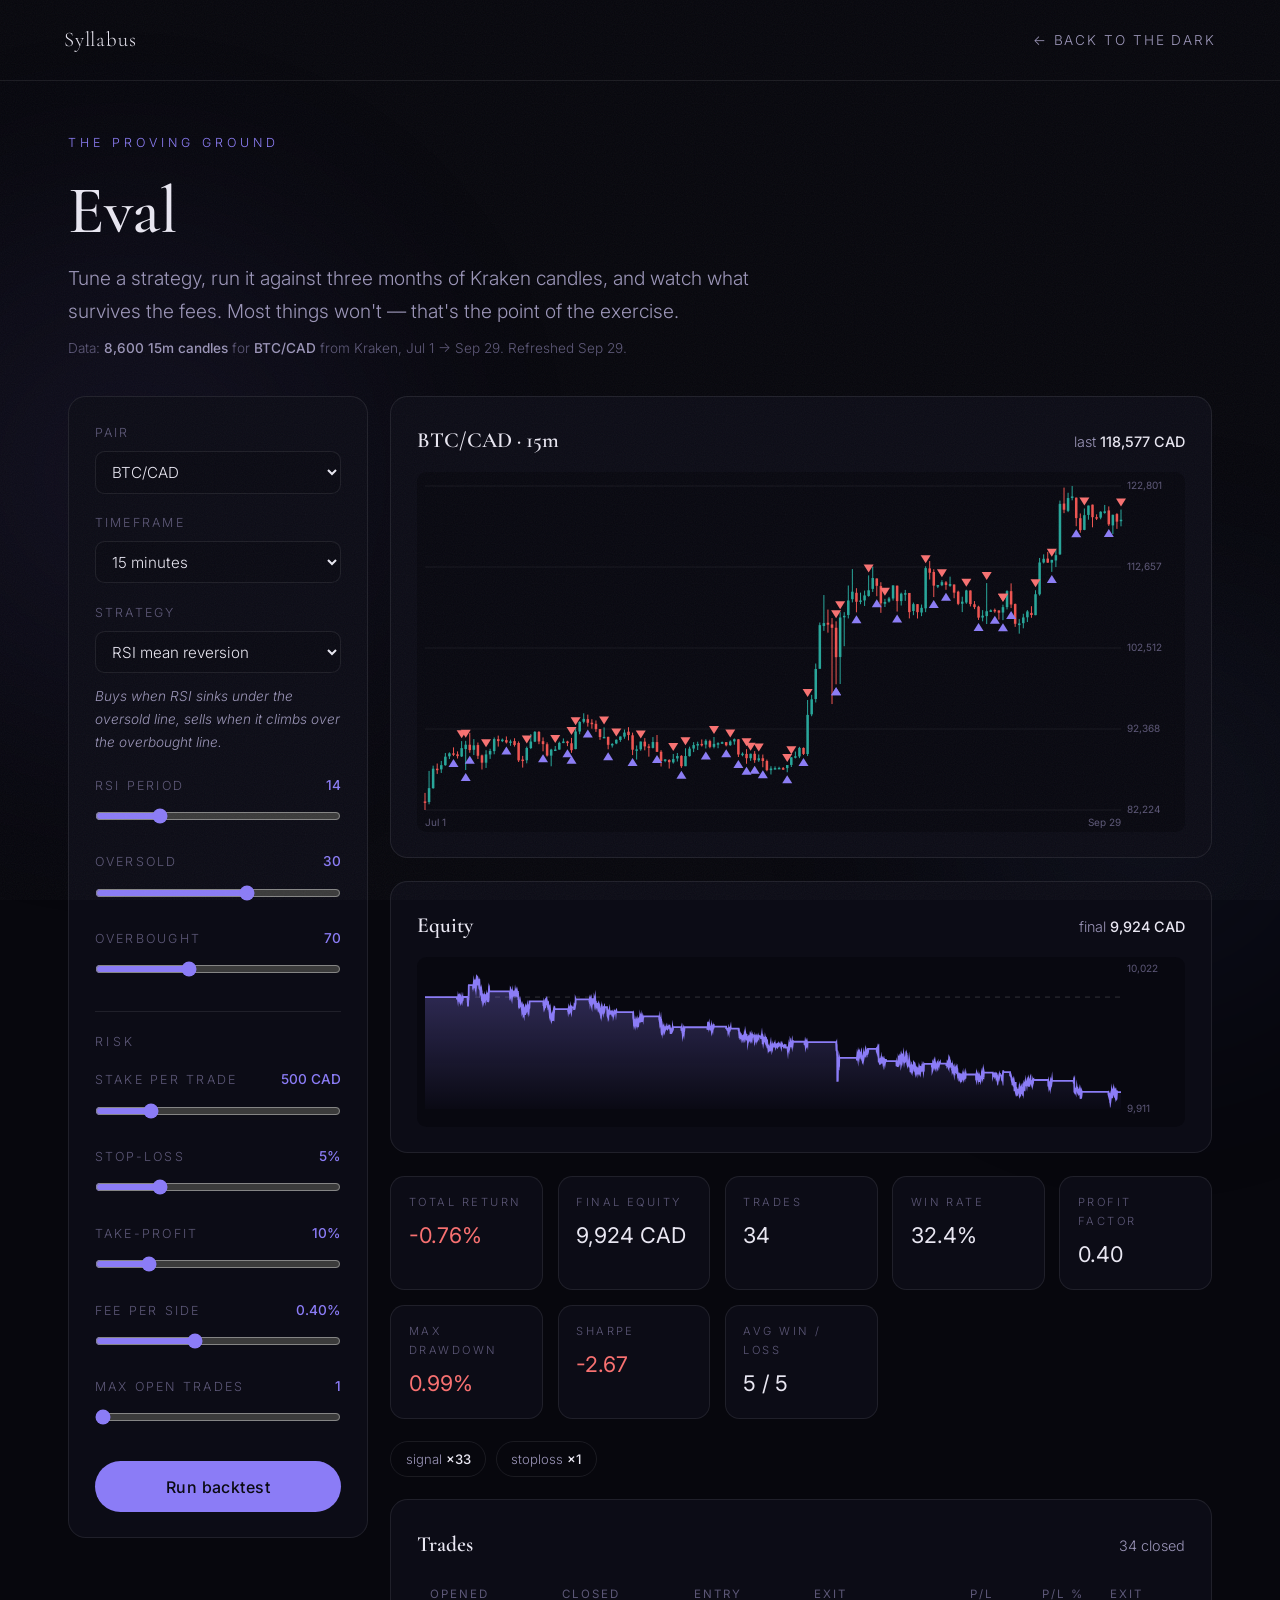
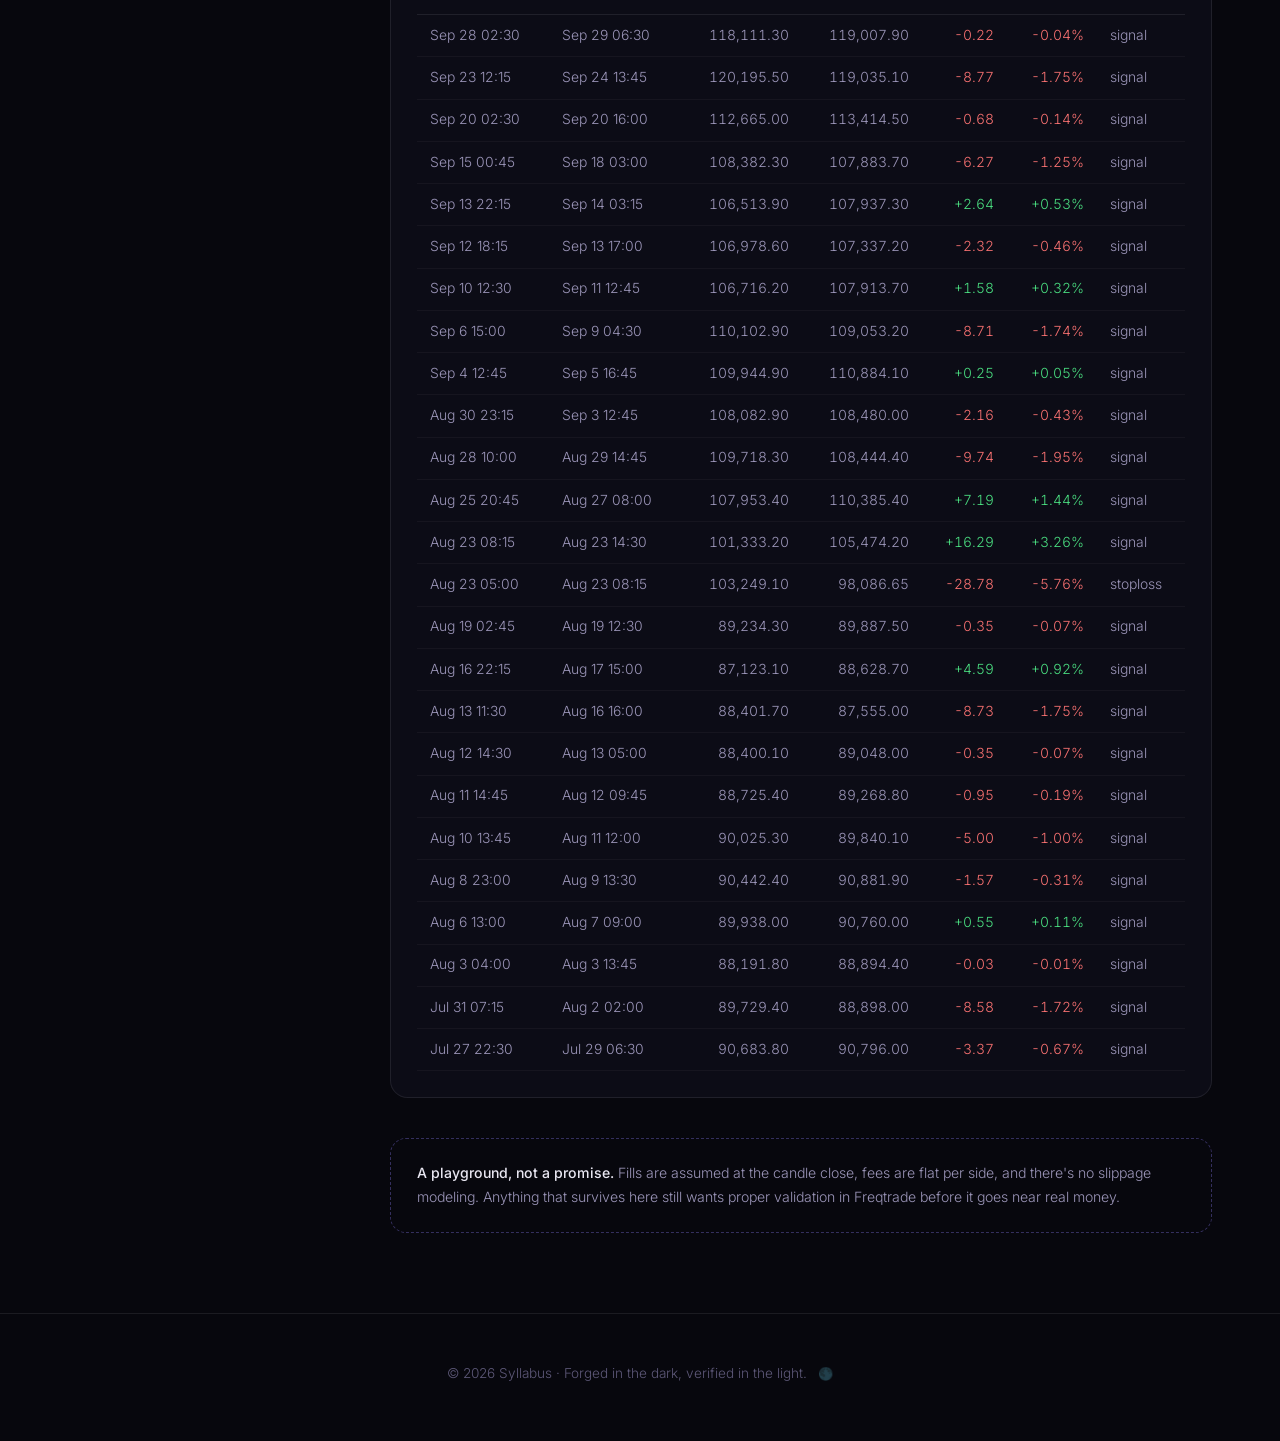
==== eval/index.html @ cfec1568 "Add /eval strategy playground: in-browser backtests on Kraken candles" ====
<!DOCTYPE html>
<html lang="en">
<head>
<meta charset="UTF-8">
<meta name="viewport" content="width=device-width, initial-scale=1.0">
<title>Eval — the proving ground · Syllabus</title>
<meta name="description" content="A strategy playground: tune a trading strategy and run it against 90 days of Kraken candles, right in the browser.">
<link rel="icon" href="../assets/favicon.ico" sizes="any">
<meta name="theme-color" content="#07070d">
<link rel="preconnect" href="https://fonts.googleapis.com">
<link rel="preconnect" href="https://fonts.gstatic.com" crossorigin>
<link href="https://fonts.googleapis.com/css2?family=Cormorant+Garamond:ital,wght@0,400;0,500;0,600;1,400&family=Inter:wght@300;400;500&display=swap" rel="stylesheet">
<link rel="stylesheet" href="../styles.css">
<link rel="stylesheet" href="eval.css">
</head>
<body>
<div class="grain" aria-hidden="true"></div>
<div class="fog fog-a" aria-hidden="true"></div>
<div class="fog fog-b" aria-hidden="true"></div>

<nav class="eval-nav">
  <a class="wordmark" href="../">Syllabus</a>
  <a href="../">← back to the dark</a>
</nav>

<div class="eval-wrap">
  <header class="eval-head">
    <p class="eyebrow">The proving ground</p>
    <h1>Eval</h1>
    <p class="lede">Tune a strategy, run it against three months of Kraken candles, and watch what survives the fees. Most things won't — that's the point of the exercise.</p>
    <p class="data-note" id="data-note">Summoning candles…</p>
  </header>

  <div class="dash-grid">
    <aside class="panel controls">
      <div class="field">
        <label for="pair">Pair</label>
        <select id="pair">
          <option value="BTC/CAD" selected>BTC/CAD</option>
          <option value="ETH/CAD">ETH/CAD</option>
        </select>
      </div>
      <div class="field">
        <label for="timeframe">Timeframe</label>
        <select id="timeframe">
          <option value="15m" selected>15 minutes</option>
          <option value="1h">1 hour</option>
        </select>
      </div>
      <div class="field">
        <label for="strategy">Strategy</label>
        <select id="strategy"></select>
      </div>
      <p class="strat-blurb" id="strat-blurb"></p>
      <div id="strategy-params"></div>

      <p class="risk-title">Risk</p>
      <div class="field">
        <label for="stake">Stake per trade <output id="stake-out">500 CAD</output></label>
        <input type="range" id="stake" min="100" max="2000" step="50" value="500">
      </div>
      <div class="field">
        <label for="stoploss">Stop-loss <output id="stoploss-out">5%</output></label>
        <input type="range" id="stoploss" min="0" max="20" step="0.5" value="5">
      </div>
      <div class="field">
        <label for="takeprofit">Take-profit <output id="takeprofit-out">10%</output></label>
        <input type="range" id="takeprofit" min="0" max="50" step="1" value="10">
      </div>
      <div class="field">
        <label for="fee">Fee per side <output id="fee-out">0.40%</output></label>
        <input type="range" id="fee" min="0" max="1" step="0.05" value="0.4">
      </div>
      <div class="field">
        <label for="maxopen">Max open trades <output id="maxopen-out">1</output></label>
        <input type="range" id="maxopen" min="1" max="3" step="1" value="1">
      </div>

      <button class="run-btn" id="run" disabled>Run backtest</button>
    </aside>

    <div>
      <section class="panel chart-card">
        <div class="chart-head">
          <h3 id="price-title">Price</h3>
          <span class="px" id="price-now"></span>
        </div>
        <div class="chart-empty" id="price-loading">Summoning candles…</div>
        <canvas class="chart" id="price-chart" hidden></canvas>
      </section>

      <section class="panel chart-card">
        <div class="chart-head"><h3>Equity</h3><span class="px" id="equity-now"></span></div>
        <canvas class="chart" id="equity-chart" hidden></canvas>
      </section>

      <div class="stats-grid" id="stats" hidden></div>
      <div class="reasons" id="reasons" hidden></div>

      <section class="panel" id="trades-panel" hidden>
        <div class="chart-head"><h3>Trades</h3><span class="px" id="trades-count"></span></div>
        <div class="trades-wrap">
          <table class="trades">
            <thead><tr>
              <th>Opened</th><th>Closed</th><th>Entry</th><th>Exit</th>
              <th style="text-align:right">P/L</th><th style="text-align:right">P/L %</th><th>Exit</th>
            </tr></thead>
            <tbody id="trades-body"></tbody>
          </table>
        </div>
      </section>

      <p class="disclaimer"><b>A playground, not a promise.</b> Fills are assumed at the candle close, fees are flat per side, and there's no slippage modeling. Anything that survives here still wants proper validation in Freqtrade before it goes near real money.</p>
    </div>
  </div>
</div>

<footer>
  <p>© 2026 Syllabus · Forged in the dark, verified in the light. <span class="moon" aria-hidden="true">🌑</span></p>
</footer>

<script src="engine.js"></script>
<script src="eval.js"></script>
</body>
</html>
---- styles.css ----
:root {
  --bg: #07070d;
  --bg-soft: #0c0c16;
  --ink: #e9e7f2;
  --muted: #9b95b8;
  --faint: #5d5878;
  --accent: #8b7cf6;
  --accent-soft: rgba(139, 124, 246, 0.14);
  --line: rgba(233, 231, 242, 0.09);
  --serif: "Cormorant Garamond", Georgia, serif;
  --sans: "Inter", -apple-system, "Segoe UI", sans-serif;
}

* { margin: 0; padding: 0; box-sizing: border-box; }

html { scroll-behavior: smooth; }

body {
  background: var(--bg);
  color: var(--ink);
  font-family: var(--sans);
  font-weight: 300;
  line-height: 1.7;
  overflow-x: hidden;
  -webkit-font-smoothing: antialiased;
}

::selection { background: var(--accent); color: #0a0a12; }

/* atmosphere */
.grain {
  position: fixed; inset: 0; z-index: 50; pointer-events: none; opacity: 0.05;
  background-image: url("data:image/svg+xml,%3Csvg xmlns='http://www.w3.org/2000/svg' width='160' height='160'%3E%3Cfilter id='n'%3E%3CfeTurbulence type='fractalNoise' baseFrequency='0.9' numOctaves='2'/%3E%3C/filter%3E%3Crect width='160' height='160' filter='url(%23n)' opacity='1'/%3E%3C/svg%3E");
}

.fog {
  position: fixed; z-index: 1; pointer-events: none; border-radius: 50%;
  filter: blur(90px); opacity: 0.16;
}
.fog-a {
  width: 60vw; height: 60vw; left: -20vw; top: 10vh;
  background: radial-gradient(circle, #4a3f8f 0%, transparent 70%);
  animation: drift-a 26s ease-in-out infinite alternate;
}
.fog-b {
  width: 50vw; height: 50vw; right: -15vw; top: 55vh;
  background: radial-gradient(circle, #2c3a6e 0%, transparent 70%);
  animation: drift-b 32s ease-in-out infinite alternate;
}
@keyframes drift-a { to { transform: translate(9vw, 6vh) scale(1.12); } }
@keyframes drift-b { to { transform: translate(-8vw, -5vh) scale(1.08); } }

/* nav */
.nav {
  position: absolute; top: 0; left: 0; right: 0; z-index: 10;
  display: flex; justify-content: space-between; align-items: center;
  padding: 1.6rem clamp(1.5rem, 5vw, 4rem);
}
.wordmark { font-family: var(--serif); font-size: 1.35rem; letter-spacing: 0.04em; }
.wordmark .moon { font-size: 0.9em; margin-left: 0.3rem; }
.nav-links { display: flex; gap: 2rem; }
.nav-links a {
  color: var(--muted); text-decoration: none; font-size: 0.85rem;
  letter-spacing: 0.14em; text-transform: uppercase; transition: color 0.3s;
}
.nav-links a:hover { color: var(--ink); }

/* hero */
.hero {
  position: relative; min-height: 100svh;
  display: flex; align-items: center; overflow: hidden;
}
.hero-bg {
  position: absolute; inset: 0;
  background: url("assets/hero.webp") right center / cover no-repeat;
  animation: hero-settle 2.4s ease-out both;
}
@keyframes hero-settle { from { transform: scale(1.06); opacity: 0.6; } to { transform: scale(1); opacity: 1; } }
.hero-veil {
  position: absolute; inset: 0;
  background:
    linear-gradient(100deg, rgba(7,7,13,0.97) 22%, rgba(7,7,13,0.72) 46%, rgba(7,7,13,0.12) 78%),
    linear-gradient(to top, var(--bg) 2%, transparent 26%);
}
.hero-inner {
  position: relative; z-index: 5;
  padding: clamp(1.5rem, 5vw, 4rem);
  max-width: 44rem;
}
.eyebrow {
  font-size: 0.78rem; letter-spacing: 0.32em; text-transform: uppercase;
  color: var(--accent); margin-bottom: 1.4rem;
}
.hero h1 {
  font-family: var(--serif); font-weight: 500;
  font-size: clamp(3.6rem, 10vw, 7rem); line-height: 1.02;
  letter-spacing: 0.01em; margin-bottom: 1.6rem;
  text-shadow: 0 2px 40px rgba(0,0,0,0.6);
}
.lede { font-size: clamp(1.02rem, 1.6vw, 1.2rem); color: var(--muted); max-width: 34rem; }
.hero-cta { display: flex; gap: 1rem; margin-top: 2.4rem; flex-wrap: wrap; }

.btn {
  display: inline-block; padding: 0.85rem 2.1rem; border-radius: 999px;
  background: var(--ink); color: #0a0a12; text-decoration: none;
  font-weight: 500; font-size: 0.92rem; letter-spacing: 0.04em;
  transition: transform 0.25s, box-shadow 0.25s;
}
.btn:hover { transform: translateY(-2px); box-shadow: 0 12px 32px rgba(139,124,246,0.35); }
.btn.ghost {
  background: transparent; color: var(--ink);
  border: 1px solid rgba(233,231,242,0.28);
}
.btn.ghost:hover { border-color: var(--accent); box-shadow: none; }

.scroll-hint {
  position: absolute; bottom: 2rem; left: 50%; transform: translateX(-50%);
  color: var(--faint); text-decoration: none; font-size: 1.3rem; z-index: 5;
  animation: bob 2.6s ease-in-out infinite;
}
@keyframes bob { 50% { transform: translate(-50%, 8px); } }

/* sections */
.section {
  position: relative; z-index: 5;
  padding: clamp(4.5rem, 9vw, 8rem) clamp(1.5rem, 6vw, 5rem);
  max-width: 72rem; margin: 0 auto;
}
.section h2 {
  font-family: var(--serif); font-weight: 500;
  font-size: clamp(2.2rem, 4.5vw, 3.2rem); margin-bottom: 2.8rem;
}
.muted { color: var(--muted); }

.cards {
  display: grid; grid-template-columns: repeat(auto-fit, minmax(15rem, 1fr));
  gap: 1.2rem;
}
.card {
  background: var(--bg-soft); border: 1px solid var(--line);
  border-radius: 1.1rem; padding: 2rem 1.8rem;
  transition: transform 0.3s, border-color 0.3s, background 0.3s;
}
.card:hover {
  transform: translateY(-4px);
  border-color: rgba(139,124,246,0.4);
  background: #10101c;
}
.card-glyph { font-size: 1.5rem; color: var(--accent); margin-bottom: 1.1rem; }
.card h3 { font-family: var(--serif); font-size: 1.45rem; font-weight: 600; margin-bottom: 0.7rem; }
.card p { color: var(--muted); font-size: 0.95rem; }

/* about */
.about-grid {
  display: grid; grid-template-columns: 300px 1fr; gap: 3rem; align-items: start;
}
.portrait {
  width: 100%; max-width: 300px; aspect-ratio: 1; object-fit: cover;
  border-radius: 1.1rem; border: 1px solid var(--line);
  box-shadow: 0 24px 60px rgba(0,0,0,0.5);
  background: radial-gradient(circle at 50% 30%, rgba(139,124,246,0.16), transparent 72%);
}
.about-grid p { color: var(--muted); margin-bottom: 1.2rem; max-width: 38rem; }
.oath { color: var(--ink) !important; font-family: var(--serif); font-size: 1.25rem; }

/* contact */
.contact-row { display: grid; grid-template-columns: repeat(auto-fit, minmax(17rem, 1fr)); gap: 1.2rem; margin-top: 2.2rem; }
.contact-card {
  display: flex; flex-direction: column; gap: 0.35rem;
  background: var(--bg-soft); border: 1px solid var(--line);
  border-radius: 1.1rem; padding: 1.8rem; text-decoration: none;
  transition: transform 0.3s, border-color 0.3s;
}
.contact-card:hover { transform: translateY(-4px); border-color: rgba(139,124,246,0.4); }
.contact-label { font-size: 0.75rem; letter-spacing: 0.28em; text-transform: uppercase; color: var(--faint); }
.contact-value { color: var(--ink); font-size: 1.05rem; word-break: break-all; }

/* footer */
footer {
  position: relative; z-index: 5; text-align: center;
  padding: 3rem 1.5rem 3.5rem; color: var(--faint); font-size: 0.85rem;
  border-top: 1px solid var(--line);
}
footer .moon { margin-left: 0.4rem; }

/* reveal on scroll */
.reveal { opacity: 0; transform: translateY(26px); transition: opacity 0.8s ease, transform 0.8s ease; }
.reveal.in { opacity: 1; transform: none; }
@media (prefers-reduced-motion: reduce) {
  .reveal { opacity: 1; transform: none; transition: none; }
  .fog, .scroll-hint, .hero-bg { animation: none; }
  html { scroll-behavior: auto; }
}

/* ---------- immersion layer ---------- */

/* mote field */
#motes {
  position: fixed; inset: 0; z-index: 2; pointer-events: none;
}

/* cursor aura (fine pointers only, toggled by JS) */
.aura {
  position: fixed; left: 0; top: 0; z-index: 4; pointer-events: none;
  width: 340px; height: 340px; margin: -170px 0 0 -170px;
  border-radius: 50%; opacity: 0;
  background: radial-gradient(circle, rgba(139,124,246,0.16) 0%, rgba(139,124,246,0.05) 42%, transparent 68%);
  mix-blend-mode: screen;
  transition: opacity 0.6s ease;
  will-change: transform;
}
.aura.on { opacity: 1; }

/* eclipse toggle */
.moon {
  background: none; border: none; padding: 0; cursor: pointer;
  font-size: 0.9em; margin-left: 0.3rem; line-height: 1;
  transition: transform 0.4s ease, filter 0.4s ease;
}
.moon:hover { transform: scale(1.25) rotate(-12deg); filter: drop-shadow(0 0 8px rgba(139,124,246,0.8)); }

/* hero title letters */
.hero h1 .ch { display: inline-block; }
@media (prefers-reduced-motion: no-preference) {
  .hero h1 .ch {
    opacity: 0; transform: translateY(0.35em); filter: blur(6px);
    animation: ch-in 0.9s cubic-bezier(0.2, 0.7, 0.2, 1) forwards;
    animation-delay: calc(0.25s + var(--i) * 0.055s);
  }
  @keyframes ch-in {
    to { opacity: 1; transform: none; filter: blur(0); }
  }
  .hero h1 {
    animation: h1-flicker 7s ease-in-out 2.5s infinite;
  }
  @keyframes h1-flicker {
    0%, 93%, 96.5%, 100% { text-shadow: 0 2px 40px rgba(0,0,0,0.6); }
    94.5% { text-shadow: 0 2px 40px rgba(0,0,0,0.6), 0 0 34px rgba(139,124,246,0.45); }
  }
}

/* omens */
.omen {
  margin-top: 2.6rem; font-family: var(--serif); font-style: italic;
  font-size: 1.02rem; color: var(--faint); min-height: 1.8em;
  transition: opacity 1.1s ease; letter-spacing: 0.03em;
}
.omen.swap { opacity: 0; }

/* watching eyes */
.portrait-wrap {
  position: relative; width: 100%; max-width: 300px;
}
.portrait { display: block; }
.eye {
  position: absolute; width: 12px; height: 6px; border-radius: 50%;
  background: linear-gradient(to bottom, #8f80f5, #4c40a8);
  box-shadow: 0 0 5px 1px rgba(124,108,235,0.5), 0 0 14px 4px rgba(109,94,240,0.2);
  opacity: 0.88;
  transform: translate(-50%, -50%) rotate(var(--tilt, 0deg));
  will-change: transform; transition: transform 0.12s linear;
}
.eye-l { left: 47.9%; top: 15.6%; --tilt: 9deg; }
.eye-r { left: 52.1%; top: 15.6%; --tilt: -9deg; }
.eye-glow {
  position: absolute; left: 50%; top: 14%; width: 150px; height: 110px;
  transform: translate(-50%, -50%); border-radius: 50%;
  background: radial-gradient(ellipse, rgba(139,124,246,0.22) 0%, transparent 70%);
  opacity: 0; transition: opacity 0.5s ease; pointer-events: none;
}
.portrait-wrap.watched .eye-glow { opacity: 1; }

/* tilting cards */
.card { position: relative; transform-style: preserve-3d; will-change: transform; }
.card::after {
  content: ""; position: absolute; inset: 0; border-radius: inherit;
  background: radial-gradient(320px circle at var(--gx, 50%) var(--gy, 50%),
    rgba(139,124,246,0.16), transparent 65%);
  opacity: 0; transition: opacity 0.35s ease; pointer-events: none;
}
.card.tilting::after { opacity: 1; }

/* magnetic buttons */
.btn { will-change: transform; }

/* eclipse mode */
body.eclipse {
  --bg: #020207;
  --bg-soft: #06060d;
  --accent: #a79bff;
  --line: rgba(233, 231, 242, 0.13);
}
body.eclipse .fog { opacity: 0.28; }
body.eclipse .grain { opacity: 0.08; }
body.eclipse .hero-veil {
  background:
    linear-gradient(100deg, rgba(2,2,7,0.99) 22%, rgba(2,2,7,0.82) 46%, rgba(2,2,7,0.2) 78%),
    linear-gradient(to top, var(--bg) 2%, transparent 26%);
}
body.eclipse .moon { filter: drop-shadow(0 0 10px rgba(167,155,255,0.9)); }

@media (prefers-reduced-motion: reduce) {
  .omen { transition: none; }
  .eye { transition: none; }
}

@media (max-width: 720px) {
  .about-grid { grid-template-columns: 1fr; }
  .portrait { max-width: 220px; }
  .portrait-wrap { max-width: 220px; }
  .wide-only { display: none; }
  .nav-links { gap: 1.2rem; }
  .hero-bg { background-position: 72% center; }
}
---- eval/eval.css ----
/* Eval dashboard — builds on the site's base tokens in ../styles.css */

.eval-nav {
  display: flex; justify-content: space-between; align-items: center;
  padding: 1.4rem clamp(1.5rem, 5vw, 4rem);
  border-bottom: 1px solid var(--line);
  position: relative; z-index: 10;
}
.eval-nav a { color: var(--muted); text-decoration: none; font-size: 0.85rem; letter-spacing: 0.14em; text-transform: uppercase; }
.eval-nav a:hover { color: var(--ink); }
.eval-nav .wordmark { font-family: var(--serif); font-size: 1.3rem; letter-spacing: 0.04em; color: var(--ink); text-transform: none; }

.eval-wrap {
  max-width: 1240px; margin: 0 auto;
  padding: clamp(2rem, 4vw, 3.5rem) clamp(1.2rem, 4vw, 3rem) 5rem;
  position: relative; z-index: 5;
}
.eval-head h1 {
  font-family: var(--serif); font-weight: 500;
  font-size: clamp(2.6rem, 6vw, 4.2rem); line-height: 1.05; margin-bottom: 1rem;
}
.eval-head .lede { color: var(--muted); max-width: 44rem; margin-bottom: 0.6rem; }
.data-note { color: var(--faint); font-size: 0.85rem; margin-bottom: 2.2rem; }
.data-note b { color: var(--muted); font-weight: 500; }

.dash-grid {
  display: grid; grid-template-columns: 300px 1fr; gap: 1.4rem; align-items: start;
}
@media (max-width: 920px) { .dash-grid { grid-template-columns: 1fr; } }

.panel {
  background: var(--bg-soft); border: 1px solid var(--line);
  border-radius: 1.1rem; padding: 1.6rem;
}
.controls { position: sticky; top: 1.2rem; }
@media (max-width: 920px) { .controls { position: static; } }

.field { margin-bottom: 1.15rem; }
.field label {
  display: flex; justify-content: space-between; align-items: baseline;
  font-size: 0.78rem; letter-spacing: 0.18em; text-transform: uppercase;
  color: var(--faint); margin-bottom: 0.5rem;
}
.field label output { color: var(--accent); font-size: 0.85rem; letter-spacing: 0; text-transform: none; font-weight: 500; }
.field select, .field input[type="number"] {
  width: 100%; background: #0a0a13; color: var(--ink);
  border: 1px solid var(--line); border-radius: 0.6rem;
  padding: 0.6rem 0.75rem; font-family: var(--sans); font-size: 0.95rem; font-weight: 300;
}
.field select:focus, .field input:focus { outline: none; border-color: var(--accent); }
.field input[type="range"] { width: 100%; accent-color: var(--accent); cursor: pointer; }

.strat-blurb { font-size: 0.85rem; color: var(--muted); font-style: italic; margin: -0.4rem 0 1.2rem; min-height: 2.6em; }
.risk-title {
  font-size: 0.78rem; letter-spacing: 0.28em; text-transform: uppercase;
  color: var(--faint); margin: 1.6rem 0 1rem; padding-top: 1.2rem;
  border-top: 1px solid var(--line);
}

.run-btn {
  width: 100%; margin-top: 0.6rem; padding: 0.95rem;
  border: none; border-radius: 999px; cursor: pointer;
  background: var(--accent); color: #0a0a12;
  font-family: var(--sans); font-weight: 500; font-size: 1rem; letter-spacing: 0.03em;
  transition: transform 0.2s, box-shadow 0.2s, opacity 0.2s;
}
.run-btn:hover:not(:disabled) { transform: translateY(-2px); box-shadow: 0 12px 32px rgba(139,124,246,0.4); }
.run-btn:disabled { opacity: 0.45; cursor: wait; }
.run-btn.running { animation: pulse 1s ease-in-out infinite; }
@keyframes pulse { 50% { opacity: 0.65; } }

.chart-card { margin-bottom: 1.4rem; }
.chart-head {
  display: flex; justify-content: space-between; align-items: baseline;
  margin-bottom: 0.8rem; flex-wrap: wrap; gap: 0.4rem;
}
.chart-head h3 { font-family: var(--serif); font-size: 1.35rem; font-weight: 600; }
.chart-head .px { color: var(--muted); font-size: 0.9rem; }
.chart-head .px b { color: var(--ink); font-weight: 500; }
canvas.chart { width: 100%; display: block; border-radius: 0.6rem; background: #080810; }
#price-chart { height: 360px; }
#equity-chart { height: 170px; }
.chart-empty {
  display: flex; align-items: center; justify-content: center;
  height: 360px; color: var(--faint); font-style: italic; font-family: var(--serif); font-size: 1.1rem;
}

.stats-grid {
  display: grid; grid-template-columns: repeat(auto-fit, minmax(8.5rem, 1fr));
  gap: 0.9rem; margin-bottom: 1.4rem;
}
.stat {
  background: var(--bg-soft); border: 1px solid var(--line);
  border-radius: 0.9rem; padding: 1rem 1.1rem;
}
.stat .k { font-size: 0.7rem; letter-spacing: 0.22em; text-transform: uppercase; color: var(--faint); margin-bottom: 0.35rem; }
.stat .v { font-size: 1.35rem; font-weight: 400; }
.stat .v.pos { color: #4ade80; }
.stat .v.neg { color: #f87171; }

.reasons { display: flex; gap: 0.6rem; flex-wrap: wrap; margin-bottom: 1.4rem; }
.reason-pill {
  font-size: 0.82rem; color: var(--muted);
  border: 1px solid var(--line); border-radius: 999px; padding: 0.35rem 0.9rem;
}
.reason-pill b { color: var(--ink); font-weight: 500; }

.trades-wrap { overflow-x: auto; }
table.trades { width: 100%; border-collapse: collapse; font-size: 0.87rem; }
table.trades th {
  text-align: left; font-weight: 400; color: var(--faint);
  font-size: 0.72rem; letter-spacing: 0.18em; text-transform: uppercase;
  padding: 0.6rem 0.8rem; border-bottom: 1px solid var(--line); white-space: nowrap;
}
table.trades td { padding: 0.55rem 0.8rem; border-bottom: 1px solid rgba(233,231,242,0.04); color: var(--muted); white-space: nowrap; }
table.trades td.num { text-align: right; font-variant-numeric: tabular-nums; }
td.pl-pos { color: #4ade80 !important; }
td.pl-neg { color: #f87171 !important; }

.disclaimer {
  margin-top: 2.5rem; padding: 1.4rem 1.6rem;
  border: 1px dashed rgba(139,124,246,0.35); border-radius: 1rem;
  color: var(--muted); font-size: 0.88rem; max-width: 60rem;
}
.disclaimer b { color: var(--ink); font-weight: 500; }
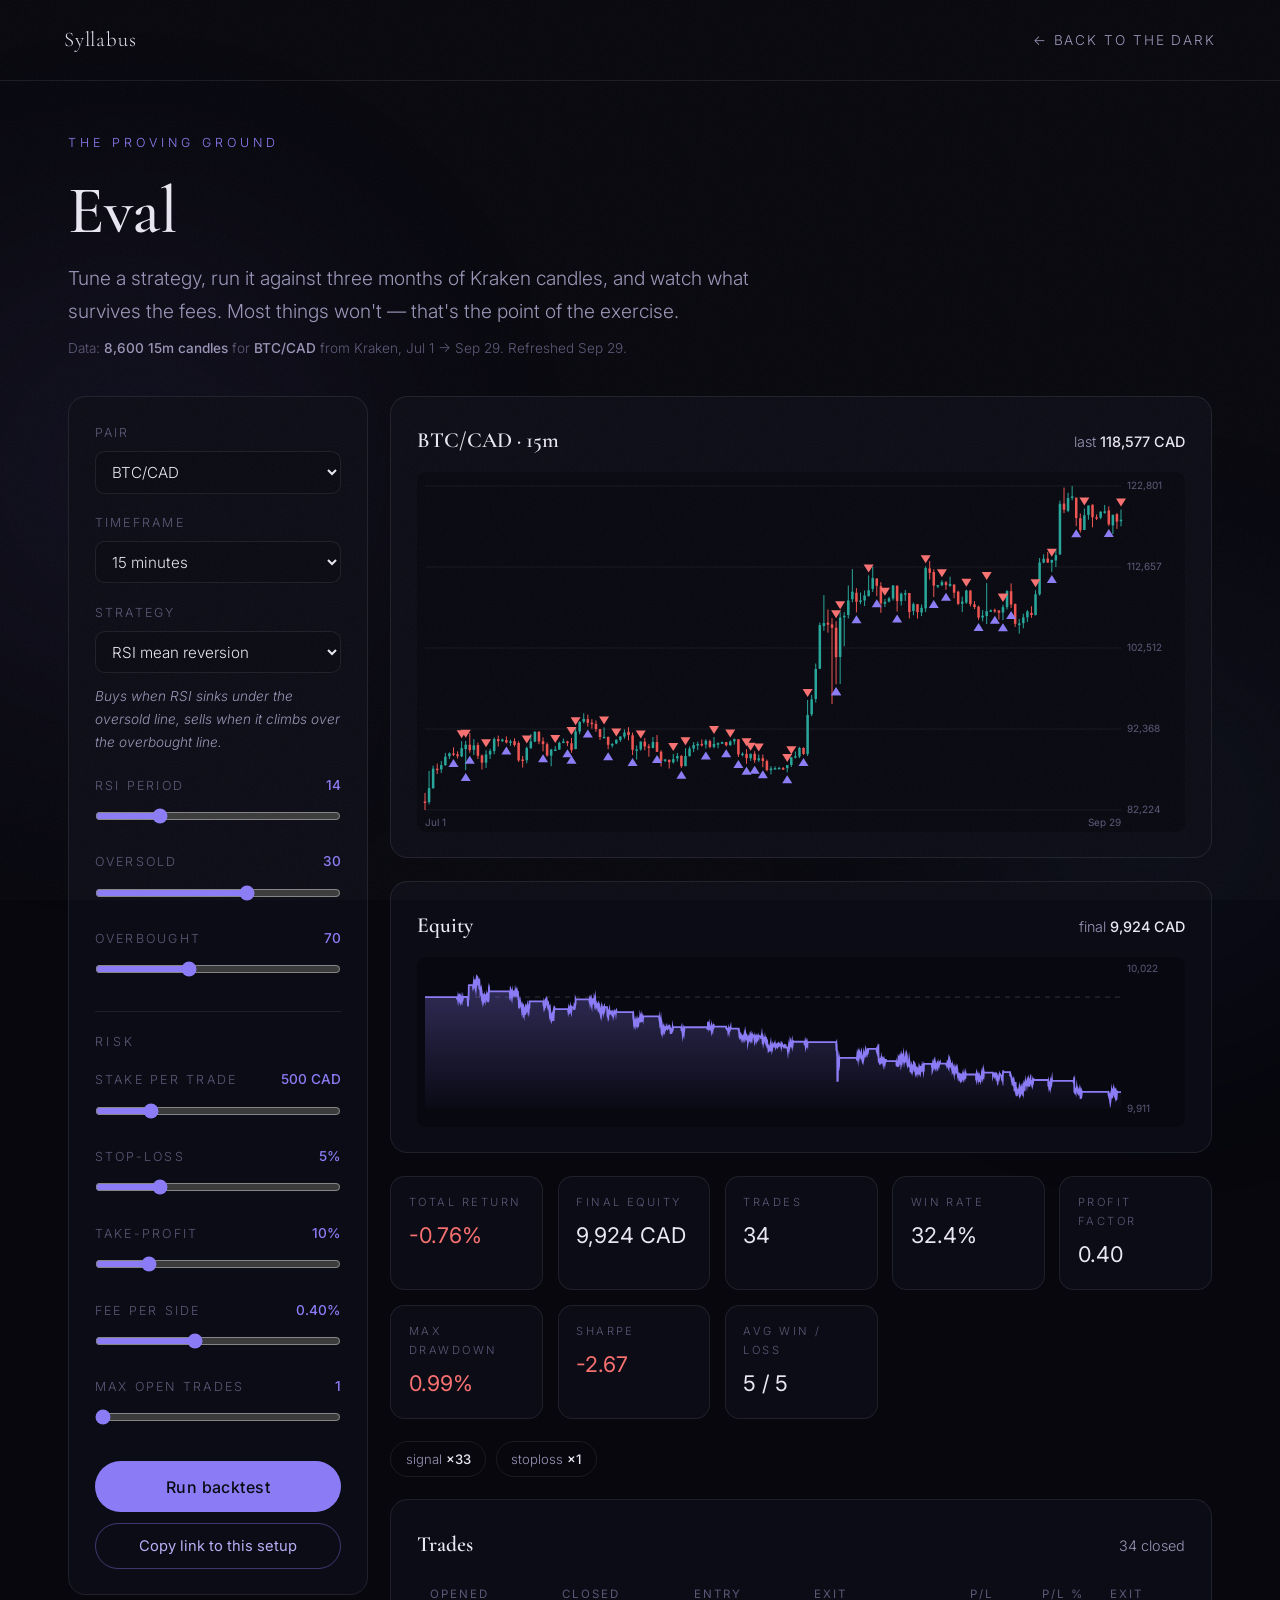
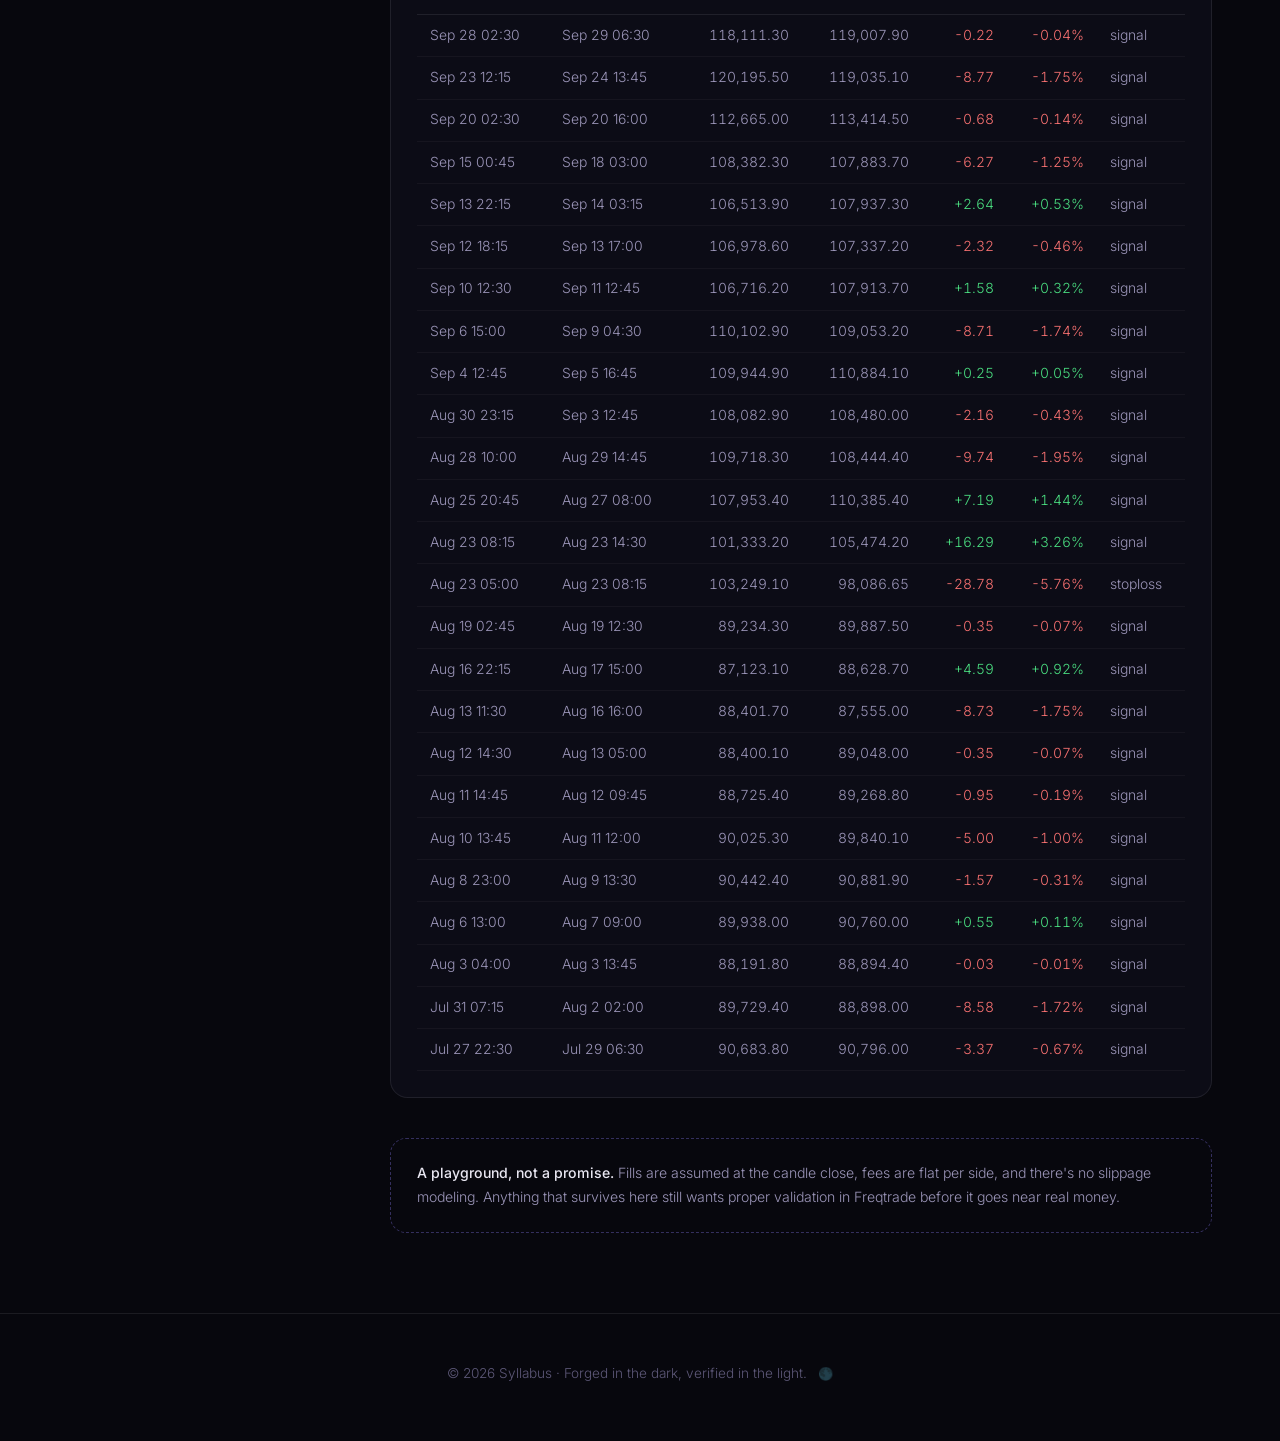
==== commit 77f0db67: "eval: deep links — full setup in the URL, auto-run on load, copy-link button" ====
--- a/eval/index.html
+++ b/eval/index.html
@@ -77,6 +77,7 @@
       </div>
 
       <button class="run-btn" id="run" disabled>Run backtest</button>
+      <button class="link-btn" id="share" type="button">Copy link to this setup</button>
     </aside>
 
     <div>
--- a/eval/eval.css
+++ b/eval/eval.css
@@ -69,6 +69,14 @@
 .run-btn.running { animation: pulse 1s ease-in-out infinite; }
 @keyframes pulse { 50% { opacity: 0.65; } }
 
+.link-btn {
+  width: 100%; margin-top: 0.7rem; padding: 0.8rem;
+  background: transparent; border: 1px solid rgba(139,124,246,0.4); border-radius: 999px;
+  color: #b7aef5; font-family: var(--sans); font-size: 0.92rem; cursor: pointer;
+  transition: border-color 0.2s, color 0.2s;
+}
+.link-btn:hover { border-color: var(--accent); color: #e6e1ff; }
+
 .chart-card { margin-bottom: 1.4rem; }
 .chart-head {
   display: flex; justify-content: space-between; align-items: baseline;
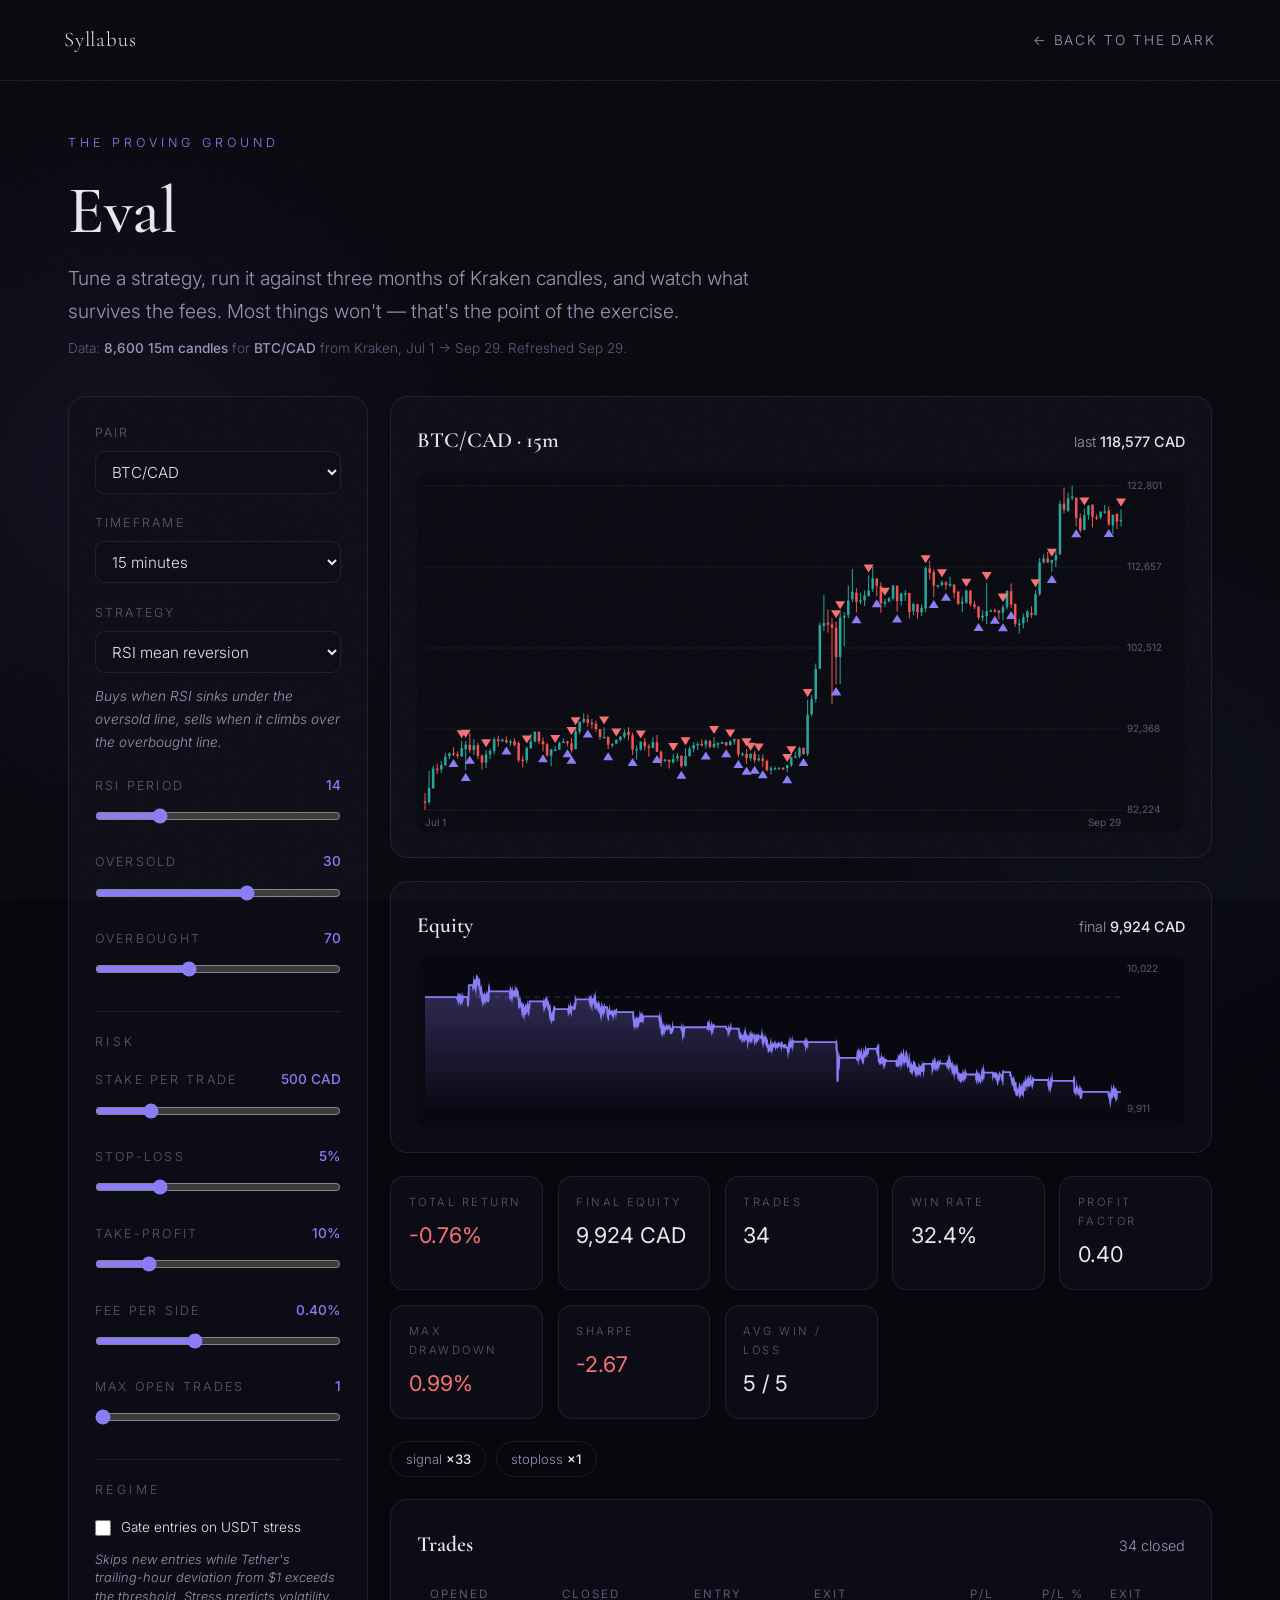
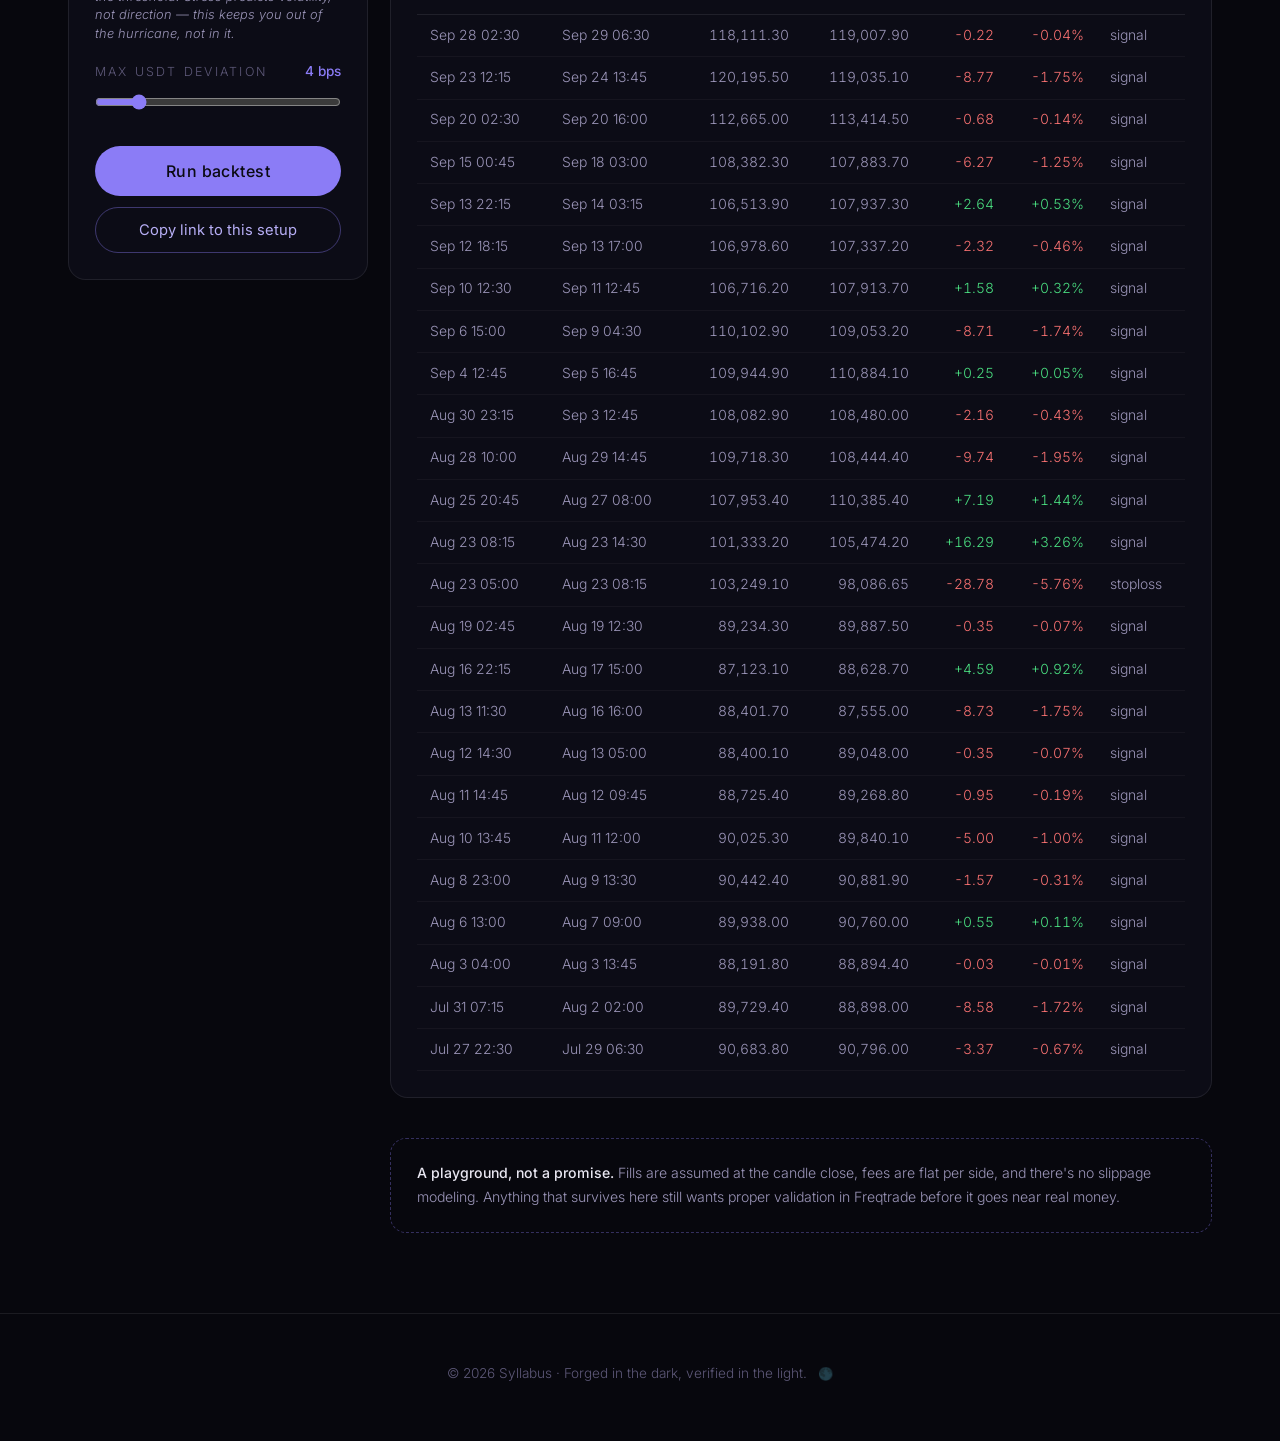
==== commit 57b5337f: "Confluence build: USDT regime gate on /eval - engine.js: buildRegime() gates entries (never exits) o" ====
--- a/eval/index.html
+++ b/eval/index.html
@@ -76,6 +76,17 @@
         <input type="range" id="maxopen" min="1" max="3" step="1" value="1">
       </div>
 
+      <p class="risk-title">Regime</p>
+      <div class="check-row">
+        <input type="checkbox" id="usdt-on">
+        <label for="usdt-on">Gate entries on USDT stress</label>
+      </div>
+      <p class="field-note">Skips new entries while Tether's trailing-hour deviation from $1 exceeds the threshold. Stress predicts volatility, not direction — this keeps you out of the hurricane, not in it.</p>
+      <div class="field">
+        <label for="usdt-bps">Max USDT deviation <output id="usdt-bps-out">4 bps</output></label>
+        <input type="range" id="usdt-bps" min="1" max="20" step="1" value="4">
+      </div>
+
       <button class="run-btn" id="run" disabled>Run backtest</button>
       <button class="link-btn" id="share" type="button">Copy link to this setup</button>
     </aside>
--- a/eval/eval.css
+++ b/eval/eval.css
@@ -51,6 +51,10 @@
 .field input[type="range"] { width: 100%; accent-color: var(--accent); cursor: pointer; }
 
 .strat-blurb { font-size: 0.85rem; color: var(--muted); font-style: italic; margin: -0.4rem 0 1.2rem; min-height: 2.6em; }
+.field-note { font-size: 0.8rem; color: var(--muted); font-style: italic; margin: -0.2rem 0 1rem; line-height: 1.45; }
+.check-row { display: flex; align-items: center; gap: 0.6rem; margin-bottom: 0.9rem; }
+.check-row input[type="checkbox"] { accent-color: var(--accent); width: 1.05rem; height: 1.05rem; cursor: pointer; }
+.check-row label { font-size: 0.85rem; color: var(--ink); cursor: pointer; }
 .risk-title {
   font-size: 0.78rem; letter-spacing: 0.28em; text-transform: uppercase;
   color: var(--faint); margin: 1.6rem 0 1rem; padding-top: 1.2rem;
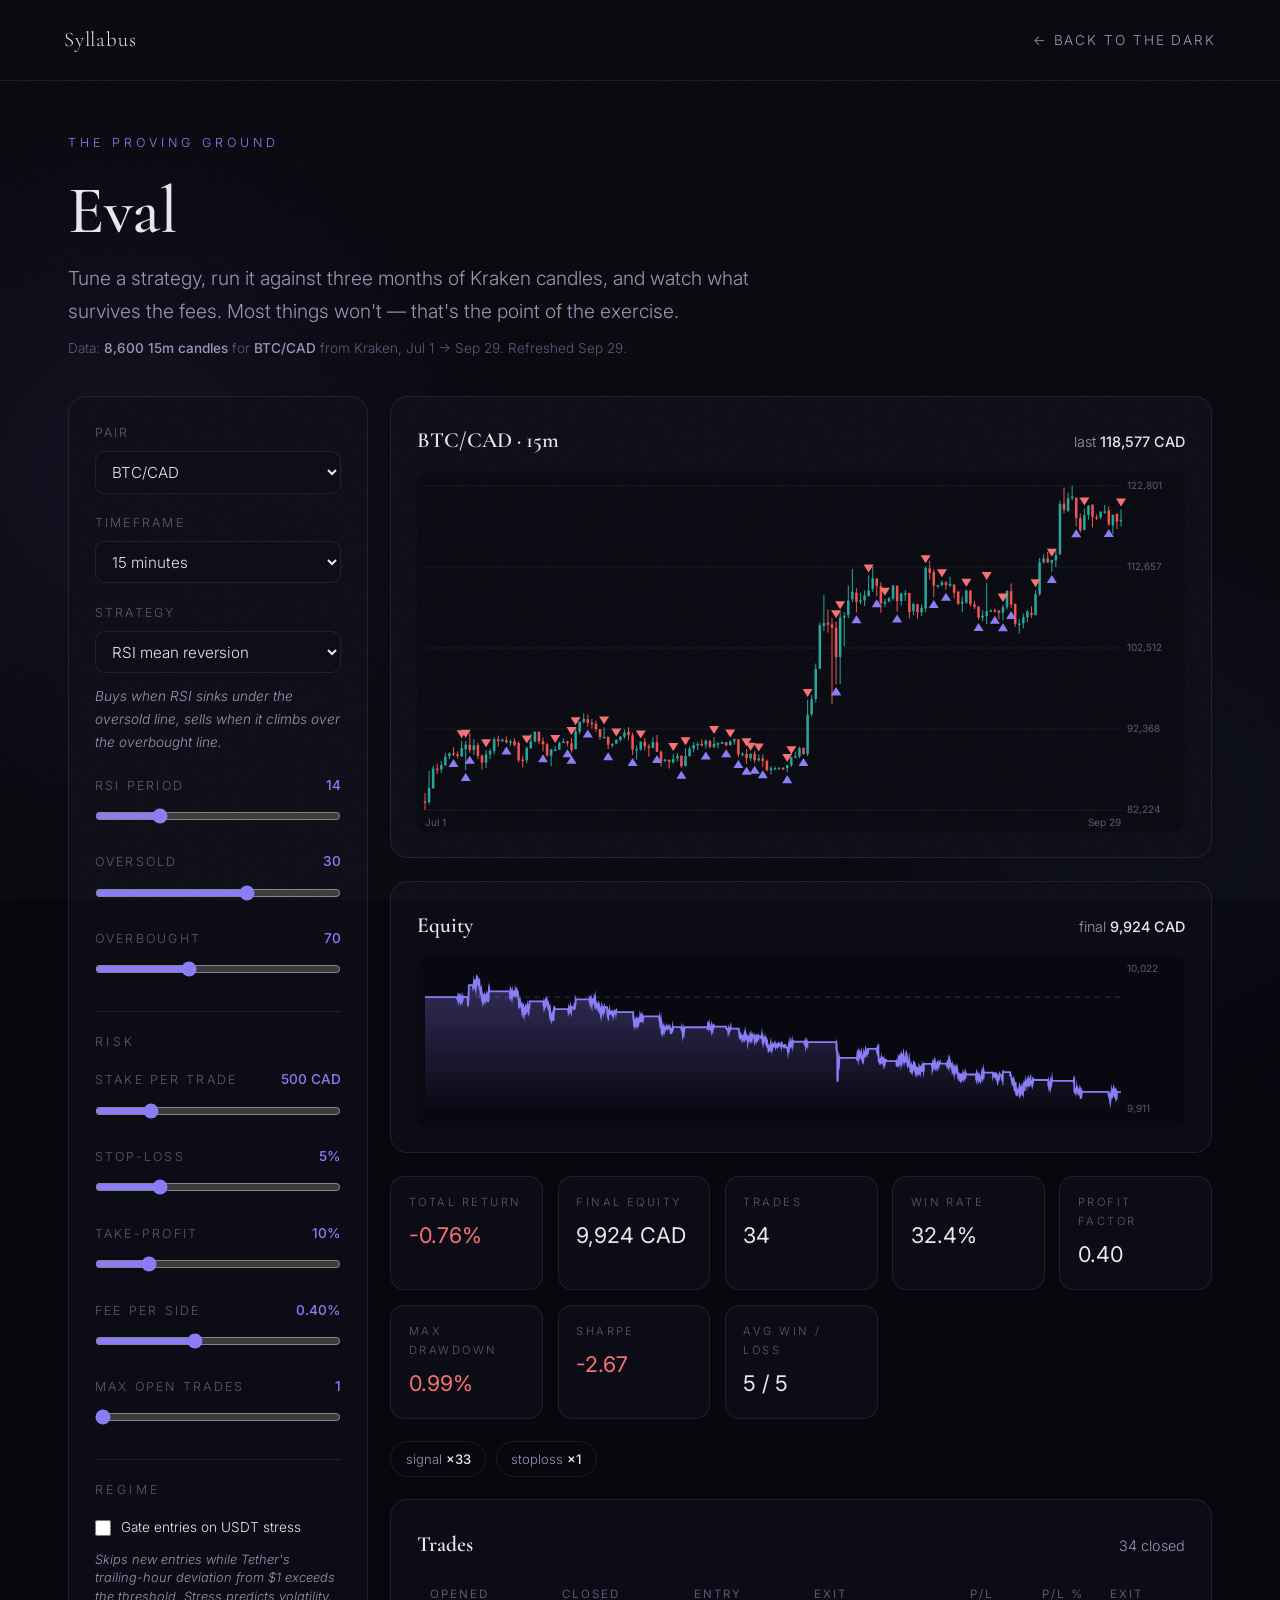
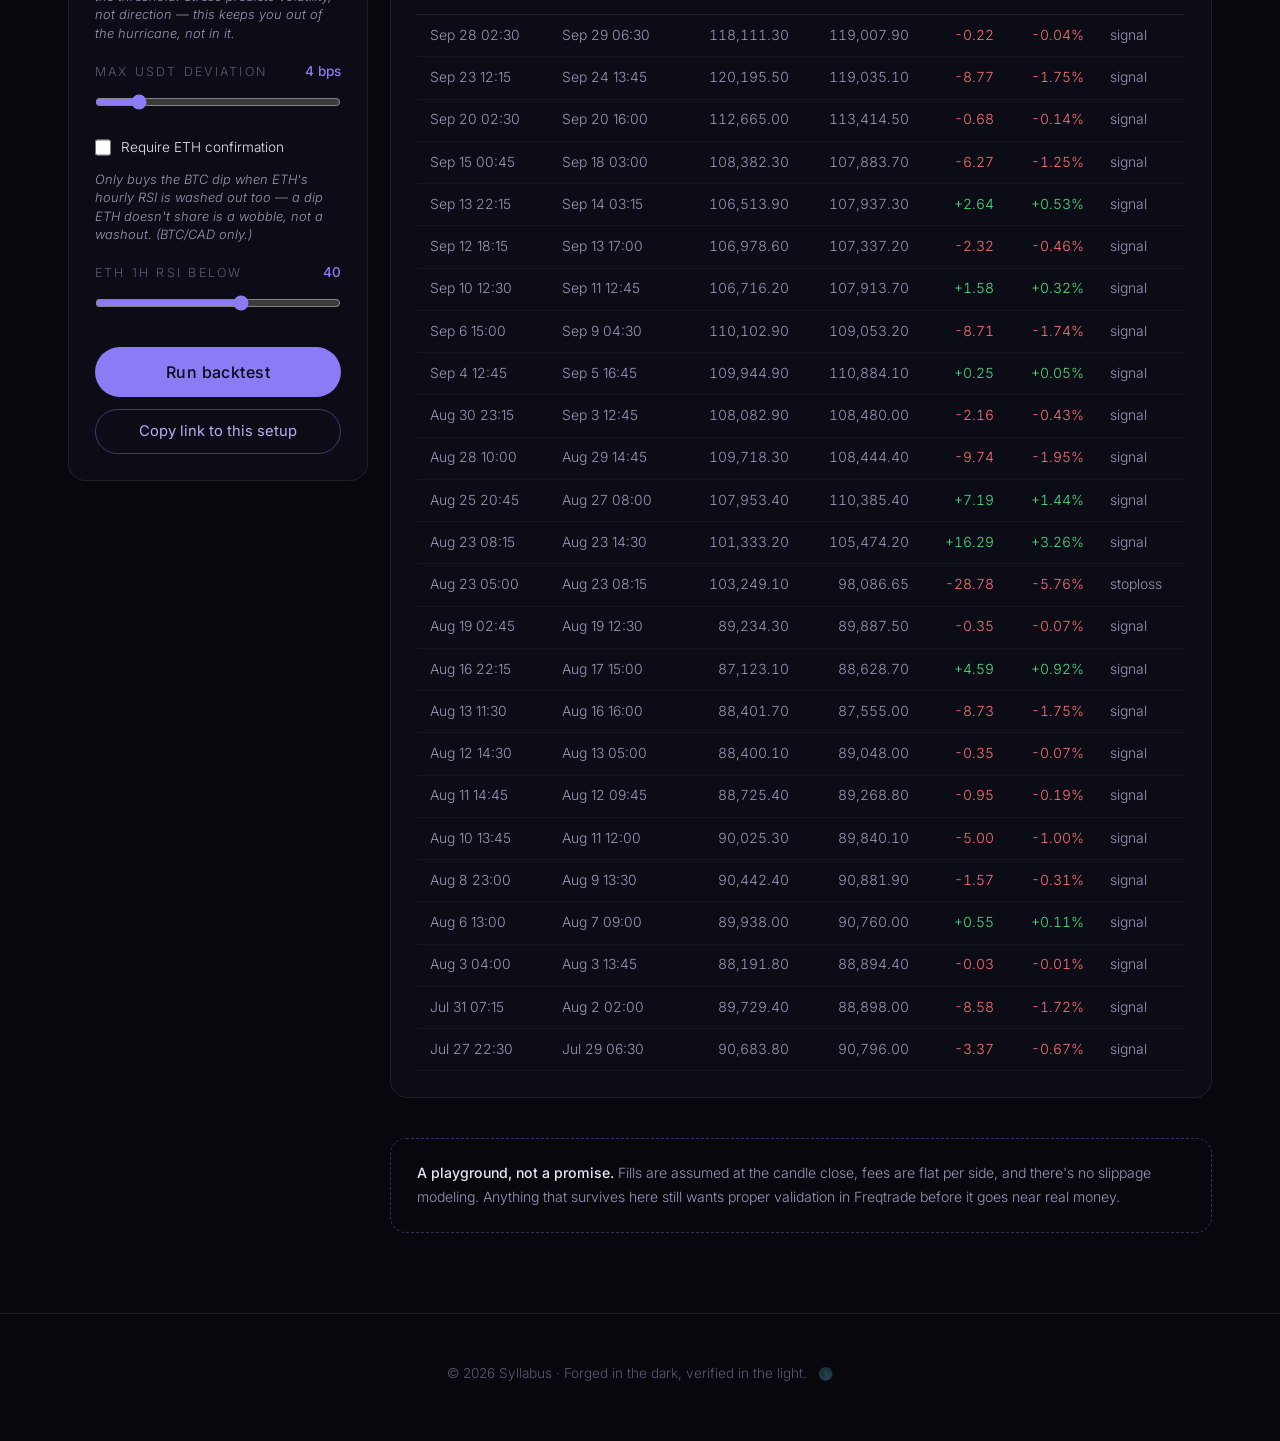
==== commit e85f1388: "eval: add ETH 1h RSI confirmation gate (confluence v2) Entries on BTC/CAD now optionally require ETH" ====
--- a/eval/index.html
+++ b/eval/index.html
@@ -87,6 +87,16 @@
         <input type="range" id="usdt-bps" min="1" max="20" step="1" value="4">
       </div>
 
+      <div class="check-row">
+        <input type="checkbox" id="eth-on">
+        <label for="eth-on">Require ETH confirmation</label>
+      </div>
+      <p class="field-note">Only buys the BTC dip when ETH's hourly RSI is washed out too — a dip ETH doesn't share is a wobble, not a washout. (BTC/CAD only.)</p>
+      <div class="field">
+        <label for="eth-rsi">ETH 1h RSI below <output id="eth-rsi-out">40</output></label>
+        <input type="range" id="eth-rsi" min="10" max="60" step="1" value="40">
+      </div>
+
       <button class="run-btn" id="run" disabled>Run backtest</button>
       <button class="link-btn" id="share" type="button">Copy link to this setup</button>
     </aside>
